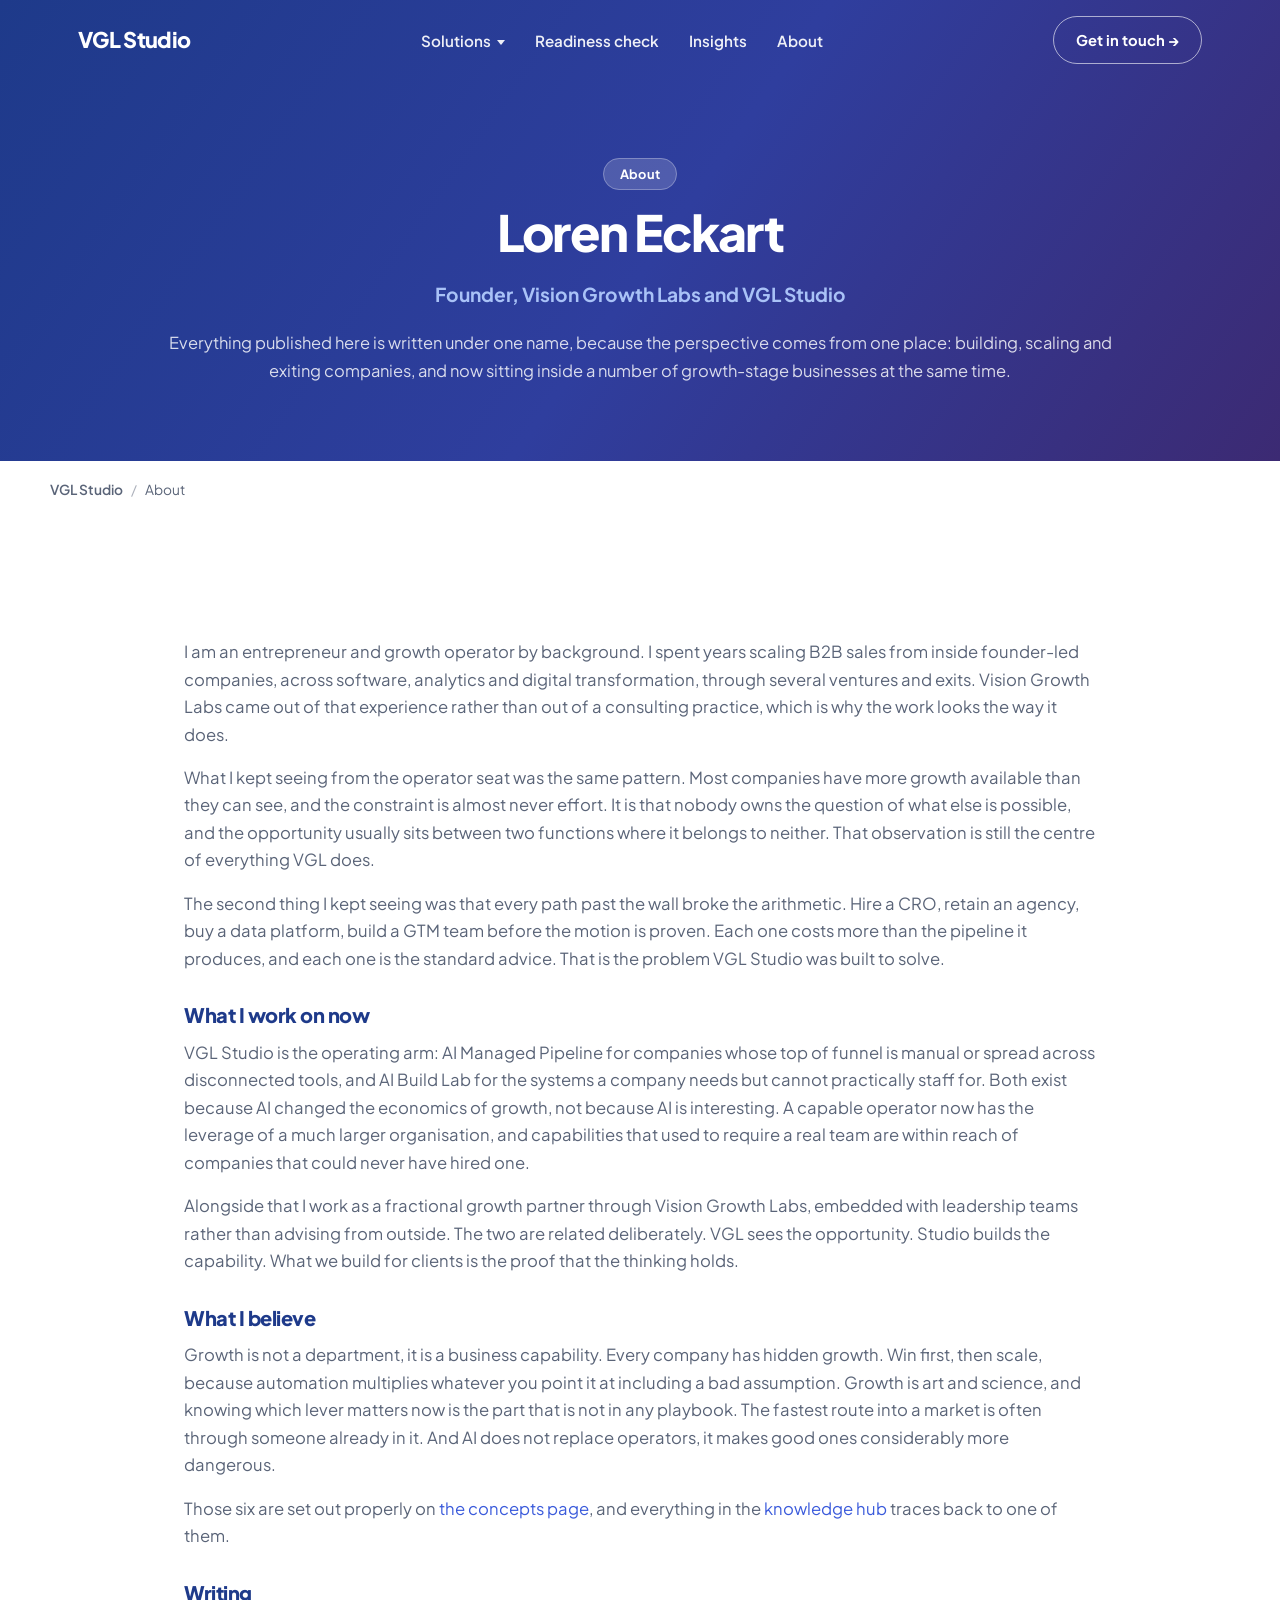
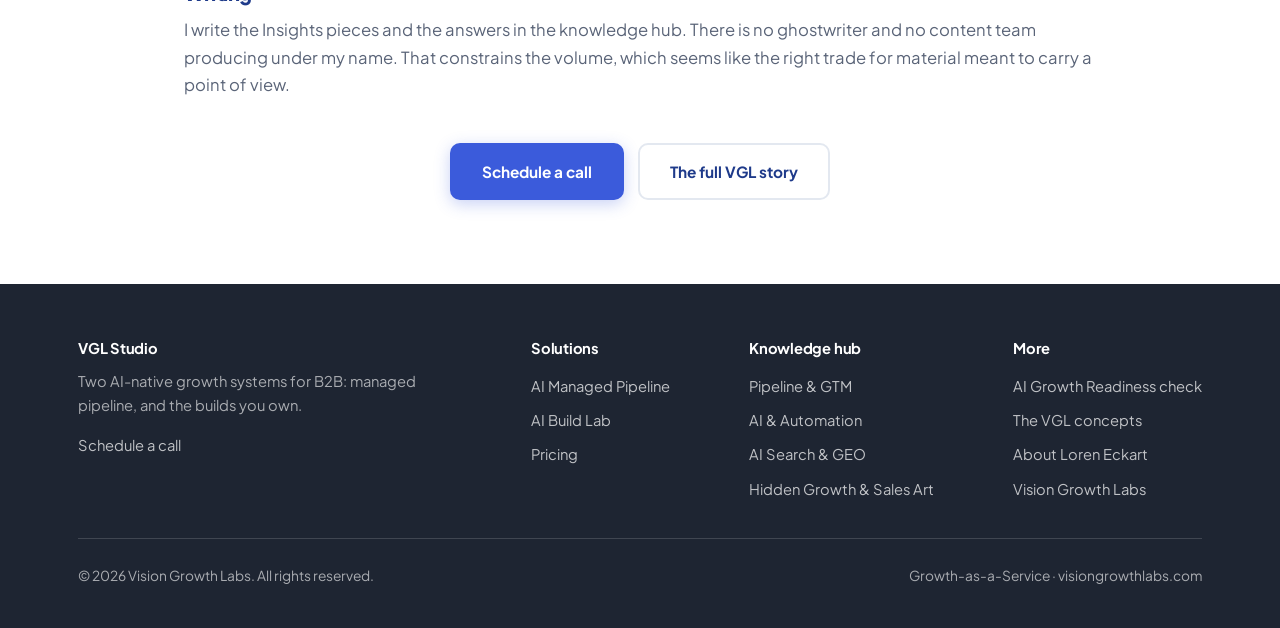
==== about.html @ e2ba4012 "Add files via upload" ====
<!DOCTYPE html>
<html lang="en">
<head>
<meta charset="UTF-8">
<meta name="viewport" content="width=device-width, initial-scale=1.0">
<title>About Loren Eckart | Founder, Vision Growth Labs and VGL Studio</title>
<meta name="description" content="Loren Eckart is a serial entrepreneur and growth operator who has built, scaled and exited companies. He founded Vision Growth Labs and VGL Studio to apply AI directly to growth and innovation problems.">
<link rel="canonical" href="https://vglstudio.ai/about">
<meta name="robots" content="index, follow">
<meta property="og:type" content="profile">
<meta property="og:url" content="https://vglstudio.ai/about">
<meta property="og:title" content="About Loren Eckart | Founder, Vision Growth Labs and VGL Studio">
<meta property="og:description" content="Loren Eckart is a serial entrepreneur and growth operator who has built, scaled and exited companies. He founded Vision Growth Labs and VGL Studio to apply AI directly to growth and innovation problems.">
<meta property="og:site_name" content="VGL Studio">
<meta name="twitter:card" content="summary_large_image">
<meta name="twitter:title" content="About Loren Eckart | Founder, Vision Growth Labs and VGL Studio">
<meta name="twitter:description" content="Loren Eckart is a serial entrepreneur and growth operator who has built, scaled and exited companies. He founded Vision Growth Labs and VGL Studio to apply AI directly to growth and innovation problems.">
<link rel="preconnect" href="https://fonts.googleapis.com">
<link rel="preconnect" href="https://fonts.gstatic.com" crossorigin>
<link href="https://fonts.googleapis.com/css2?family=Plus+Jakarta+Sans:wght@400;500;600;700;800&display=swap" rel="stylesheet">
<link rel="stylesheet" href="/styles.css">
<script type="application/ld+json">
{
  "@context": "https://schema.org",
  "@graph": [
    {
      "@type": "ProfilePage",
      "mainEntity": {
        "@id": "https://vglstudio.ai/about#loren"
      }
    },
    {
      "@type": "Person",
      "@id": "https://vglstudio.ai/about#loren",
      "name": "Loren Eckart",
      "jobTitle": "Founder and Growth Operator",
      "url": "https://vglstudio.ai/about",
      "worksFor": [
        {
          "@type": "Organization",
          "name": "Vision Growth Labs",
          "url": "https://visiongrowthlabs.com"
        },
        {
          "@type": "Organization",
          "name": "VGL Studio",
          "url": "https://vglstudio.ai/"
        }
      ],
      "description": "Serial entrepreneur, growth strategist and innovation executive. Founder of Vision Growth Labs and VGL Studio, applying AI to growth and innovation problems for founder-led B2B companies.",
      "knowsAbout": [
        "Go-to-market strategy",
        "AI-native growth",
        "Pipeline generation",
        "Fractional CRO",
        "Enterprise value",
        "Distribution and partnerships"
      ],
      "sameAs": [
        "https://www.linkedin.com/in/loren-eckart-031571/"
      ]
    },
    {
      "@type": "BreadcrumbList",
      "itemListElement": [
        {
          "@type": "ListItem",
          "position": 1,
          "name": "VGL Studio",
          "item": "https://vglstudio.ai/"
        },
        {
          "@type": "ListItem",
          "position": 2,
          "name": "About",
          "item": "https://vglstudio.ai/about"
        }
      ]
    }
  ]
}
</script>
</head>
<body>
<a class="skip" href="#main">Skip to content</a>
<header id="siteheader">
  <div class="wrap nav">
    <a class="brand" href="/">VGL Studio</a>
    <button class="navtoggle" id="navtoggle" aria-label="Open menu" aria-expanded="false"><span></span><span></span><span></span></button>
    <nav aria-label="Primary" id="primarynav">
      <ul>
        <li class="hasmenu">
          <a href="/ai-managed-pipeline">Solutions</a>
          <div class="menu">
            <a href="/ai-managed-pipeline">AI Managed Pipeline<span class="ms">Qualified conversations, managed end to end</span></a>
            <a href="/ai-build-lab">AI Build Lab<span class="ms">The systems you can't practically staff for</span></a>
            <a href="/pricing">Pricing &amp; terms<span class="ms">What each engagement costs</span></a>
          </div>
        </li>
        <li><a href="/readiness">Readiness check</a></li>
        <li><a href="/insights">Insights</a></li>
        <li><a href="/about">About</a></li>
      </ul>
    </nav>
    <a class="nav-cta" href="https://meetings.hubspot.com/leckart2">Get in touch &rarr;</a>
  </div>
</header>
<main id="main">
<section class="phero">
  <div class="wrap">
    <span class="pill">About</span>
    <h1>Loren Eckart</h1>
    <p class="sub">Founder, Vision Growth Labs and VGL Studio</p>
    <p class="deck">Everything published here is written under one name, because the perspective comes from one place: building, scaling and exiting companies, and now sitting inside a number of growth-stage businesses at the same time.</p>
  </div>
</section>

<div class="wrap crumbs">
  <a href="/">VGL Studio</a><span>/</span>About
</div>

<section class="band">
  <div class="wrap">
    <div class="hubintro">
      <p>I am an entrepreneur and growth operator by background. I spent years scaling B2B sales from inside founder-led companies, across software, analytics and digital transformation, through several ventures and exits. Vision Growth Labs came out of that experience rather than out of a consulting practice, which is why the work looks the way it does.</p>
      <p>What I kept seeing from the operator seat was the same pattern. Most companies have more growth available than they can see, and the constraint is almost never effort. It is that nobody owns the question of what else is possible, and the opportunity usually sits between two functions where it belongs to neither. That observation is still the centre of everything VGL does.</p>
      <p>The second thing I kept seeing was that every path past the wall broke the arithmetic. Hire a CRO, retain an agency, buy a data platform, build a GTM team before the motion is proven. Each one costs more than the pipeline it produces, and each one is the standard advice. That is the problem VGL Studio was built to solve.</p>

      <h3 style="color:var(--navy);margin:32px 0 12px;font-size:1.25rem">What I work on now</h3>
      <p>VGL Studio is the operating arm: AI Managed Pipeline for companies whose top of funnel is manual or spread across disconnected tools, and AI Build Lab for the systems a company needs but cannot practically staff for. Both exist because AI changed the economics of growth, not because AI is interesting. A capable operator now has the leverage of a much larger organisation, and capabilities that used to require a real team are within reach of companies that could never have hired one.</p>
      <p>Alongside that I work as a fractional growth partner through Vision Growth Labs, embedded with leadership teams rather than advising from outside. The two are related deliberately. VGL sees the opportunity. Studio builds the capability. What we build for clients is the proof that the thinking holds.</p>

      <h3 style="color:var(--navy);margin:32px 0 12px;font-size:1.25rem">What I believe</h3>
      <p>Growth is not a department, it is a business capability. Every company has hidden growth. Win first, then scale, because automation multiplies whatever you point it at including a bad assumption. Growth is art and science, and knowing which lever matters now is the part that is not in any playbook. The fastest route into a market is often through someone already in it. And AI does not replace operators, it makes good ones considerably more dangerous.</p>
      <p>Those six are set out properly on <a href="/insights/vgl-concepts">the concepts page</a>, and everything in the <a href="/insights">knowledge hub</a> traces back to one of them.</p>

      <h3 style="color:var(--navy);margin:32px 0 12px;font-size:1.25rem">Writing</h3>
      <p>I write the Insights pieces and the answers in the knowledge hub. There is no ghostwriter and no content team producing under my name. That constrains the volume, which seems like the right trade for material meant to carry a point of view.</p>
    </div>

    <div class="btns" style="justify-content:center;margin-top:44px">
      <a class="btn btn-primary" href="https://meetings.hubspot.com/leckart2">Schedule a call</a>
      <a class="btn btn-ghost" href="https://visiongrowthlabs.com/why-vgl">The full VGL story</a>
    </div>
  </div>
</section>

</main>
<footer>
  <div class="wrap">
    <div class="fgrid">
      <div>
        <h4>VGL Studio</h4>
        <p style="max-width:34ch">Two AI-native growth systems for B2B: managed pipeline, and the builds you own.</p>
        <p style="margin-top:16px"><a href="https://meetings.hubspot.com/leckart2">Schedule a call</a></p>
      </div>
      <div>
        <h4>Solutions</h4>
        <ul>
          <li><a href="/ai-managed-pipeline">AI Managed Pipeline</a></li>
          <li><a href="/ai-build-lab">AI Build Lab</a></li>
          <li><a href="/pricing">Pricing</a></li>
        </ul>
      </div>
      <div>
        <h4>Knowledge hub</h4>
        <ul>
          <li><a href="/insights/pipeline-gtm">Pipeline &amp; GTM</a></li>
          <li><a href="/insights/ai-automation">AI &amp; Automation</a></li>
          <li><a href="/insights/ai-search-geo">AI Search &amp; GEO</a></li>
          <li><a href="/insights/hidden-growth">Hidden Growth &amp; Sales Art</a></li>
        </ul>
      </div>
      <div>
        <h4>More</h4>
        <ul>
          <li><a href="/readiness">AI Growth Readiness check</a></li>
          <li><a href="/insights/vgl-concepts">The VGL concepts</a></li>
          <li><a href="/about">About Loren Eckart</a></li>
          <li><a href="https://visiongrowthlabs.com">Vision Growth Labs</a></li>
        </ul>
      </div>
    </div>
    <div class="fbot">
      <span>&copy; 2026 Vision Growth Labs. All rights reserved.</span>
      <span>Growth-as-a-Service &middot; visiongrowthlabs.com</span>
    </div>
  </div>
</footer>
<script>
(function(){
  var hdr=document.getElementById('siteheader');
  function onScroll(){ hdr.classList.toggle('scrolled', window.scrollY>60); }
  window.addEventListener('scroll',onScroll,{passive:true}); onScroll();

  var tg=document.getElementById('navtoggle'), nv=document.getElementById('primarynav');
  if(tg&&nv){ tg.addEventListener('click',function(){
    var open=nv.classList.toggle('open');
    tg.setAttribute('aria-expanded',open?'true':'false');
    tg.classList.toggle('on',open);
    hdr.classList.toggle('navopen',open);
  }); }

  document.querySelectorAll('.faq-more').forEach(function(btn){
    btn.addEventListener('click',function(){
      var p=document.getElementById(btn.getAttribute('aria-controls'));
      var open=p.classList.toggle('open');
      btn.setAttribute('aria-expanded',open?'true':'false');
      btn.innerHTML = open ? 'Show less &uarr;' : 'Read the detail &darr;';
    });
  });
})();
</script>
</body>
</html>
---- styles.css ----
:root{
  --ink:#1E2532;
  --navy:#1E3A8A;
  --navy-deep:#17306F;
  --blue:#3B5BDB;
  --blue-bright:#4A6CE8;
  --tint:#DBE7FA;
  --tint-soft:#EEF3FC;
  --teal:#0D9488;
  --plum:#3C2A73;
  --slate:#5A6478;
  --rule:#E3E8F0;
  --mist:#F5F7FB;
  --paper:#FFFFFF;
  --wrap:1180px;
  --shadow:0 4px 22px rgba(30,58,138,0.08);
  --shadow-lg:0 10px 40px rgba(30,58,138,0.12);
}

*{margin:0;padding:0;box-sizing:border-box}
html{scroll-behavior:smooth}
@media (prefers-reduced-motion: reduce){
  html{scroll-behavior:auto}
  *{animation:none !important;transition:none !important}
}

body{
  font-family:'Plus Jakarta Sans',-apple-system,BlinkMacSystemFont,'Segoe UI',sans-serif;
  font-size:17px;
  line-height:1.65;
  color:var(--ink);
  background:var(--paper);
  -webkit-font-smoothing:antialiased;
}

h1,h2,h3,h4,.num{font-family:'Plus Jakarta Sans',sans-serif;font-weight:800;line-height:1.14;letter-spacing:-0.035em}
h1{font-size:clamp(2.2rem,4.6vw,3.6rem);color:var(--navy)}
h2{font-size:clamp(1.85rem,3.1vw,2.7rem);color:var(--navy)}
h3{font-size:1.28rem;letter-spacing:-0.025em}
h4{font-size:1.04rem;font-weight:700;letter-spacing:-0.015em}

/* centered section openers, VGL pattern */
.center{text-align:center}
.center h2{margin:0 auto}
.center .lead{margin-left:auto;margin-right:auto;text-align:center}
.center .eyebrow{text-align:center}
.center .btns{justify-content:center}
p{max-width:68ch}
a{color:var(--blue);text-decoration:none}
a:hover{text-decoration:underline}
:focus-visible{outline:3px solid var(--blue);outline-offset:3px;border-radius:2px}

.wrap{max-width:var(--wrap);margin:0 auto;padding:0 28px}
.band{padding:84px 0}
.band-tight{padding:56px 0}
.lead{font-size:1.14rem;color:var(--slate);margin-top:20px;max-width:72ch}
.eyebrow{font-family:'Plus Jakarta Sans',sans-serif;font-size:0.84rem;font-weight:700;color:var(--blue);letter-spacing:0.02em;margin-bottom:12px}

.skip{position:absolute;left:-9999px;top:0;background:var(--ink);color:#fff;padding:12px 18px;z-index:200}
.skip:focus{left:12px;top:12px}

/* ---------- nav ---------- */
header{position:fixed;top:0;width:100%;z-index:100;background:transparent;border-bottom:1px solid transparent;transition:background .3s,border-color .3s,box-shadow .3s}
header.scrolled{background:rgba(255,255,255,0.97);backdrop-filter:blur(12px);border-bottom-color:var(--rule);box-shadow:0 2px 14px rgba(30,58,138,0.06)}
.nav{display:flex;align-items:center;justify-content:space-between;gap:24px;height:80px}
.brand{font-family:'Plus Jakarta Sans',sans-serif;font-weight:800;font-size:1.35rem;color:#fff;letter-spacing:-0.03em;transition:color .3s}
header.scrolled .brand{color:var(--ink)}
.nav ul{display:flex;gap:30px;list-style:none;align-items:center}
.nav ul a{color:rgba(255,255,255,0.92);font-size:0.95rem;font-weight:600;transition:color .3s}
.nav ul a:hover{color:#fff;text-decoration:none}
header.scrolled .nav ul a{color:var(--ink)}
header.scrolled .nav ul a:hover{color:var(--blue)}

/* dropdown */
.hasmenu{position:relative}
.hasmenu > a::after{content:"";display:inline-block;margin-left:6px;border-left:4px solid transparent;border-right:4px solid transparent;border-top:5px solid currentColor;vertical-align:middle}
.menu{position:absolute;top:calc(100% + 14px);left:-18px;min-width:238px;background:var(--paper);border:1px solid var(--rule);border-radius:14px;box-shadow:var(--shadow-lg);padding:8px;opacity:0;visibility:hidden;transform:translateY(-6px);transition:opacity .2s,transform .2s,visibility .2s}
.hasmenu:hover .menu,.hasmenu:focus-within .menu{opacity:1;visibility:visible;transform:translateY(0)}
.menu a{display:block;padding:11px 14px;border-radius:9px;color:var(--ink) !important;font-size:0.93rem;font-weight:600}
.menu a:hover{background:var(--tint-soft);color:var(--blue) !important;text-decoration:none}
.menu .ms{display:block;font-weight:400;font-size:0.82rem;color:var(--slate);margin-top:2px}

/* nav cta adapts to band */
.nav-cta{border:1.5px solid rgba(255,255,255,0.6);color:#fff;background:transparent;border-radius:50px;padding:11px 22px;font-weight:700;font-size:0.92rem;transition:all .3s}
.nav-cta:hover{background:#fff;color:var(--navy);text-decoration:none}
header.scrolled .nav-cta{background:var(--blue);border-color:var(--blue);color:#fff}
header.scrolled .nav-cta:hover{background:var(--navy);border-color:var(--navy)}

.btn{display:inline-block;font-family:'Plus Jakarta Sans',sans-serif;font-weight:700;font-size:0.96rem;padding:14px 30px;border-radius:10px;border:2px solid transparent;transition:transform .18s,box-shadow .18s,background .18s}
.btn:hover{text-decoration:none}
.btn-primary{background:var(--blue);color:#fff;box-shadow:0 4px 16px rgba(59,91,219,0.28)}
.btn-primary:hover{background:var(--navy);transform:translateY(-2px);box-shadow:0 8px 24px rgba(59,91,219,0.34)}
.btn-ghost{border-color:var(--rule);color:var(--navy);background:var(--paper)}
.btn-ghost:hover{border-color:var(--blue);color:var(--blue)}
.btn-light{background:#fff;color:var(--navy);box-shadow:0 4px 16px rgba(0,0,0,0.12)}
.btn-light:hover{transform:translateY(-2px)}
.btn-outline-light{border-color:rgba(255,255,255,0.5);color:#fff}
.btn-outline-light:hover{border-color:#fff}
.btn-sm{padding:10px 20px;font-size:0.9rem}
.btns{display:flex;gap:14px;flex-wrap:wrap;margin-top:34px}

/* ---------- hero ---------- */
.hero{position:relative;padding:172px 0 104px;text-align:center;color:#fff;overflow:hidden;
  background:#16214F url('/images/hero.jpg') center center/cover no-repeat}
.hero::before{content:"";position:absolute;inset:0;
  background:linear-gradient(180deg,rgba(14,22,62,0.80) 0%,rgba(18,26,72,0.72) 45%,rgba(30,26,78,0.86) 100%)}
.hero .wrap{position:relative;z-index:2;max-width:1340px}

.hero-eyebrow{display:flex;align-items:center;justify-content:center;gap:18px;margin-bottom:26px}
.hero-eyebrow span{font-size:0.8rem;font-weight:700;letter-spacing:0.34em;color:rgba(255,255,255,0.72);text-transform:uppercase}
.hero-eyebrow::before,.hero-eyebrow::after{content:"";width:64px;height:1px;background:rgba(255,255,255,0.34)}

.hero h1{max-width:1180px;margin:0 auto;color:#fff;font-size:clamp(2rem,4.1vw,3.5rem);line-height:1.12;text-shadow:0 2px 28px rgba(8,14,42,0.45)}
.hero h1 br{display:inline}
.hero .sub{font-size:clamp(1.05rem,1.55vw,1.35rem);font-weight:700;color:#A9C2F7;margin:22px auto 0;max-width:none;line-height:1.45;letter-spacing:-0.015em;text-shadow:0 1px 16px rgba(8,14,42,0.4)}
.hero p{margin:22px auto 0;font-size:1.02rem;line-height:1.75;color:rgba(255,255,255,0.84);max-width:90ch;text-shadow:0 1px 14px rgba(8,14,42,0.45)}

.chips{display:flex;gap:14px;justify-content:center;flex-wrap:wrap;margin-top:32px}
.chip{display:inline-flex;align-items:center;gap:9px;background:rgba(255,255,255,0.13);border:1px solid rgba(255,255,255,0.28);border-radius:50px;padding:10px 20px;color:#fff;font-size:0.93rem;font-weight:700;transition:background .2s,transform .2s}
.chip:hover{background:rgba(255,255,255,0.22);text-decoration:none;transform:translateY(-2px)}
.chip svg{width:16px;height:16px;flex:none}

.hero .btns{justify-content:center;margin-top:34px}
.hero .btn{border-radius:50px;padding:16px 34px}
.hero-foot{margin-top:56px;font-size:0.74rem;font-weight:700;letter-spacing:0.3em;color:rgba(255,255,255,0.5);text-transform:uppercase}

/* ---------- the two-solution split ---------- */
.splitwrap{padding:78px 0 0}
.split{display:grid;grid-template-columns:1fr 1fr;gap:26px;max-width:var(--wrap);margin:0 auto;padding:0 28px}
.panel{padding:44px 38px;color:#fff;border-radius:20px;box-shadow:var(--shadow-lg)}
.panel-pipeline{background:linear-gradient(145deg,#2B4BB5 0%,#1E3A8A 100%)}
.panel-build{background:linear-gradient(145deg,#4B3690 0%,#3C2A73 100%)}
.panel .tag{display:inline-block;font-family:'Plus Jakarta Sans',sans-serif;font-size:0.78rem;font-weight:700;letter-spacing:0.03em;padding:6px 14px;border-radius:20px;margin-bottom:20px}
.panel-pipeline .tag{background:var(--teal);color:#fff}
.panel-build .tag{background:rgba(255,255,255,0.18);color:#fff}
.panel h2{font-size:2.05rem;color:#fff}
.panel .line{font-family:'Plus Jakarta Sans',sans-serif;font-size:1.05rem;font-weight:500;margin-top:12px;color:rgba(255,255,255,0.85)}
.panel p{margin-top:18px;color:rgba(255,255,255,0.82);font-size:1rem}
.metrics{display:grid;grid-template-columns:1fr 1fr;gap:12px;margin-top:32px}
.metric{background:rgba(255,255,255,0.12);border:1px solid rgba(255,255,255,0.18);border-radius:12px;padding:16px 16px}
.metric .num{display:block;font-size:1.5rem;color:#fff}
.metric .cap{display:block;font-size:0.82rem;color:rgba(255,255,255,0.72);margin-top:4px;line-height:1.4}
.panel .go{display:inline-block;margin-top:30px;color:#fff;font-family:'Plus Jakarta Sans',sans-serif;font-weight:600;border-bottom:2px solid rgba(255,255,255,0.45);padding-bottom:3px}
.panel .go:hover{border-color:#fff;text-decoration:none}

/* ---------- grids ---------- */
.grid-2{display:grid;grid-template-columns:1fr 1fr;gap:34px;margin-top:44px}
.grid-3{display:grid;grid-template-columns:repeat(3,1fr);gap:34px;margin-top:44px}
.grid-4{display:grid;grid-template-columns:repeat(4,1fr);gap:28px;margin-top:44px}
.grid-auto{display:grid;grid-template-columns:repeat(auto-fit,minmax(195px,1fr));gap:26px;margin-top:36px}

.item{background:var(--paper);border:1px solid var(--rule);border-radius:16px;padding:28px 26px;box-shadow:var(--shadow);text-align:center;transition:transform .2s,box-shadow .2s}
.item:hover{transform:translateY(-3px);box-shadow:var(--shadow-lg)}
.item h3{margin-bottom:10px;color:var(--navy)}
.item h4{margin-bottom:10px;color:var(--navy)}
.item p{color:var(--slate);font-size:0.96rem;max-width:none}
.item-teal h3,.item-teal h4{color:var(--teal)}
.item-plum h3,.item-plum h4{color:var(--plum)}

/* pale wash band for card grids */
.wash{background:linear-gradient(180deg,#FAFBFE 0%,#F0F4FB 100%)}

/* VGL blue gradient callout */
.callout{max-width:920px;margin:0 auto;background:linear-gradient(135deg,var(--blue-bright) 0%,var(--blue) 100%);color:#fff;border-radius:18px;padding:38px 44px;text-align:center;box-shadow:0 12px 36px rgba(59,91,219,0.26)}
.callout h3{color:#fff;font-size:1.55rem;margin-bottom:12px}
.callout p{color:rgba(255,255,255,0.94);max-width:68ch;margin:0 auto;font-size:1.04rem}

/* VGL bordered two-column definition grid */
.defgrid{border:1px solid var(--rule);border-radius:14px;overflow:hidden;background:var(--paper);margin-top:26px;box-shadow:var(--shadow)}
.defrow{display:grid;grid-template-columns:38% 62%;border-bottom:1px solid var(--rule)}
.defrow:last-child{border-bottom:none}
.defrow > div{padding:24px 26px}
.defrow .dl{border-right:1px solid var(--rule)}
.defrow .dl h4{color:var(--blue);font-size:1.12rem;font-weight:800;letter-spacing:-0.02em;margin-bottom:5px}
.defrow .dl .dsub{font-weight:700;color:var(--ink);font-size:0.95rem}
.defrow .dr p{color:var(--slate);font-size:0.98rem;max-width:none}
.defgrid-plum .defrow .dl h4{color:var(--plum)}

/* ---------- problem ---------- */
.problem{background:linear-gradient(180deg,#FAFBFE 0%,#F0F4FB 100%);border-bottom:1px solid var(--rule)}
.probhead{margin-top:52px;color:var(--navy);font-size:1.34rem;display:flex;align-items:center;gap:12px}
.probhead::before{content:"";width:34px;height:4px;border-radius:2px;background:var(--blue)}
.probhead-plum::before{background:var(--plum)}
.result{margin-top:48px;padding:32px 36px;background:var(--ink);color:#fff;border-radius:16px;text-align:center;box-shadow:0 12px 36px rgba(30,37,50,0.25)}
.result strong{font-family:'Plus Jakarta Sans',sans-serif;font-size:1.45rem;font-weight:800;display:block;letter-spacing:-0.03em}
.result span{color:rgba(255,255,255,0.76);font-size:1rem;display:block;margin-top:10px;max-width:66ch;margin-left:auto;margin-right:auto}

/* ---------- solution detail ---------- */
.detail{border-top:1px solid var(--rule)}
.detail .head{display:flex;align-items:center;justify-content:center;gap:16px;flex-wrap:wrap}
.pill{font-family:'Plus Jakarta Sans',sans-serif;font-size:0.8rem;font-weight:700;letter-spacing:0.02em;padding:7px 16px;border-radius:20px;color:#fff}
.pill-teal{background:var(--teal)}
.pill-plum{background:var(--plum)}
.subhead{font-weight:800;font-size:1.3rem;color:var(--navy);margin-top:56px;text-align:center;letter-spacing:-0.025em}

.pillar{background:var(--tint-soft);border:1px solid var(--rule);border-radius:14px;padding:20px 20px;text-align:center}
.pillar h4{margin-bottom:7px;color:var(--navy)}
.pillar p{color:var(--slate);font-size:0.92rem;max-width:none}

.steps{list-style:none;counter-reset:s;margin-top:32px;background:var(--paper);border:1px solid var(--rule);border-radius:16px;box-shadow:var(--shadow);overflow:hidden}
.steps li{counter-increment:s;display:grid;grid-template-columns:64px 1fr;gap:20px;padding:24px 28px;border-bottom:1px solid var(--rule)}
.steps li:last-child{border-bottom:none}
.steps li::before{content:counter(s);display:flex;align-items:center;justify-content:center;width:38px;height:38px;border-radius:50%;background:var(--tint);color:var(--navy);font-weight:800;font-size:1rem}
.steps-plum li::before{background:#EBE5F7;color:var(--plum)}
.steps h4{margin-bottom:5px;color:var(--navy)}
.steps p{color:var(--slate);font-size:0.97rem;max-width:none}

/* ---------- engine diagram ---------- */
.engine{margin-top:32px;background:var(--tint-soft);border:1px solid var(--rule);border-radius:20px;padding:36px 32px;box-shadow:var(--shadow)}
.enode{max-width:460px;margin:0 auto;background:linear-gradient(135deg,var(--blue-bright) 0%,var(--navy) 100%);color:#fff;border-radius:60px;padding:18px 30px;text-align:center;box-shadow:0 8px 24px rgba(30,58,138,0.28)}
.enode .t{font-family:'Plus Jakarta Sans',sans-serif;font-weight:700;font-size:1.12rem;letter-spacing:0.02em}
.enode .s{font-size:0.88rem;color:rgba(255,255,255,0.78);margin-top:3px}
.enode-out{background:linear-gradient(135deg,#14B8A6 0%,#0D9488 100%);box-shadow:0 8px 24px rgba(13,148,136,0.3)}
.eflow{width:1px;height:26px;background:var(--slate);margin:0 auto;position:relative}
.eflow::after{content:"";position:absolute;bottom:0;left:-4px;border-left:4.5px solid transparent;border-right:4.5px solid transparent;border-top:7px solid var(--slate)}
.eintel{border:1px solid var(--rule);background:var(--paper);border-radius:14px;padding:22px 24px;text-align:center;box-shadow:var(--shadow)}
.eintel h4{color:var(--navy);margin-bottom:6px}
.eintel p{max-width:none;color:var(--slate);font-size:0.93rem}
.elanes{display:grid;grid-template-columns:repeat(3,1fr);gap:16px}
.elane{background:var(--paper);border:1px solid var(--rule);border-radius:14px;overflow:hidden;box-shadow:var(--shadow)}
.elane .lh{background:var(--navy);color:#fff;font-weight:700;font-size:0.9rem;padding:12px 14px;text-align:center}
.elane .lb{padding:18px 16px;text-align:center}
.elane .lb h4{color:var(--blue);margin-bottom:10px;font-size:1rem}
.elane ul{list-style:none;color:var(--slate);font-size:0.9rem;line-height:1.85}
.efoot{background:var(--ink);color:#fff;padding:20px 24px;text-align:center;border-radius:14px}
.efoot strong{font-family:'Plus Jakarta Sans',sans-serif;font-weight:600;font-size:0.98rem;display:block}
.efoot span{display:block;color:rgba(255,255,255,0.72);font-size:0.88rem;margin-top:5px}

/* ---------- tables (VGL treatment) ---------- */
.tablecard{margin-top:30px;border-radius:18px;overflow:hidden;background:var(--paper);
  box-shadow:0 18px 50px rgba(0,0,0,0.30)}
table{width:100%;border-collapse:collapse;font-size:0.96rem}
caption{text-align:center;font-weight:700;color:#fff;padding:0 0 16px;font-size:1.12rem;letter-spacing:-0.02em}
th,td{text-align:left;padding:20px 24px;border-bottom:1px solid var(--rule);vertical-align:top}
thead th{background:linear-gradient(135deg,var(--blue-bright) 0%,var(--blue) 100%);color:#fff;
  font-weight:700;font-size:0.98rem;border-bottom:none;padding:20px 24px;letter-spacing:-0.01em}
tbody th{font-weight:700;width:23%;color:var(--ink)}
tbody td{color:var(--slate)}
tbody td:last-child{background:var(--tint);color:var(--navy);font-weight:600}
tbody tr:last-child th,tbody tr:last-child td{border-bottom:none}
tbody tr:hover th{background:var(--mist)}
tbody tr:hover td{background:#F7F9FD}
tbody tr:hover td:last-child{background:#CBDDF8}
tr.us th{color:var(--navy);background:var(--tint-soft)}
tr.us td:first-of-type{background:var(--tint-soft)}

/* ---------- where-we-fit dark band ---------- */
.fitband{background:var(--ink);color:#fff;border-top:none}
.fitband h2{color:#fff}
.fitband .lead{color:rgba(255,255,255,0.72)}
.fitband .eyebrow{color:#8FAEF5}
.tcap{font-weight:700;color:#fff;font-size:1.12rem;letter-spacing:-0.02em;margin-top:48px;text-align:center;max-width:none}

/* ---------- differentiators back to light wash cards ---------- */
.diff{background:linear-gradient(180deg,#FAFBFE 0%,#F0F4FB 100%)}

/* ---------- proof ---------- */
.proof{background:var(--paper);border-top:1px solid var(--rule);border-bottom:1px solid var(--rule)}
.proof .client{font-weight:800;color:var(--ink);font-size:1.08rem;margin-bottom:10px;letter-spacing:-0.02em}
.proof h4{color:var(--blue);margin-bottom:4px;font-size:0.94rem}

/* ---------- readiness ---------- */
.readiness{background:linear-gradient(135deg,var(--blue-bright) 0%,var(--navy) 100%);color:#fff}
.readiness h2{color:#fff;max-width:20ch}
.readiness p{color:rgba(255,255,255,0.8);margin-top:18px}
.readiness .inner{display:grid;grid-template-columns:1.3fr 1fr;gap:56px;align-items:center}
.rcard{background:rgba(255,255,255,0.12);border:1px solid rgba(255,255,255,0.24);border-radius:16px;padding:30px}
.rcard h4{color:#fff;margin-bottom:14px}
.rcard ul{list-style:none;color:rgba(255,255,255,0.8);font-size:0.96rem}
.rcard li{padding:7px 0 7px 20px;position:relative}
.rcard li::before{content:"";position:absolute;left:0;top:15px;width:7px;height:7px;border-radius:50%;background:#9FE1CB}

/* ---------- umbrella ---------- */
.umbrella{border-top:1px solid var(--rule)}
.layers{display:grid;grid-template-columns:repeat(3,1fr);margin-top:36px;border:1px solid var(--rule);border-radius:16px;overflow:hidden;background:var(--paper);box-shadow:var(--shadow)}
.layer{padding:28px 26px;border-right:1px solid var(--rule)}
.layer:last-child{border-right:none}
.layer.here{background:var(--tint-soft)}
.layer h4{margin-bottom:6px;color:var(--navy)}
.layer p{font-size:0.94rem;color:var(--slate)}
.layer .mark{font-size:0.78rem;font-weight:800;color:var(--blue);letter-spacing:0.02em;margin-top:12px;display:block}

/* ---------- footer ---------- */
footer{background:var(--ink);color:rgba(255,255,255,0.62);padding:56px 0 40px;font-size:0.92rem}
.fgrid{display:flex;justify-content:space-between;gap:40px;flex-wrap:wrap;padding-bottom:32px;border-bottom:1px solid rgba(255,255,255,0.15)}
footer h4{color:#fff;margin-bottom:12px;font-size:0.92rem}
footer ul{list-style:none}
footer li{padding:5px 0}
footer a{color:rgba(255,255,255,0.72)}
footer a:hover{color:#fff}
.fbot{padding-top:26px;display:flex;justify-content:space-between;gap:20px;flex-wrap:wrap;font-size:0.86rem}

/* ---------- responsive ---------- */
@media (max-width:1000px){
  .split{grid-template-columns:1fr}
  .grid-3,.grid-4{grid-template-columns:1fr 1fr}
  .elanes{grid-template-columns:1fr}
  .split{grid-template-columns:1fr}
  .readiness .inner{grid-template-columns:1fr;gap:36px}
  .layers{grid-template-columns:1fr}
  .layer{border-right:none;border-bottom:1px solid var(--rule)}
  .layer:last-child{border-bottom:none}
}
@media (max-width:720px){
  body{font-size:16px}
  .band{padding:60px 0}
  .hero{padding:132px 0 76px;background-image:url('/images/hero-mobile.jpg')}
  .hero h1 br{display:none}
  .hero p{max-width:60ch}
  .hero .btn{padding:14px 24px;width:100%;text-align:center}
  .hero-eyebrow::before,.hero-eyebrow::after{width:28px}
  .hero-foot{margin-top:40px;letter-spacing:0.22em}
  .nav-cta{padding:9px 16px;font-size:0.85rem}
  .nav ul{display:none}
  .panel{padding:40px 28px}
  .grid-2,.grid-3,.grid-4{grid-template-columns:1fr;gap:28px}
  table{font-size:0.9rem}
  th,td{padding:12px 12px}
  tbody th{width:auto}
  .result{padding:24px 20px}
  .engine{padding:22px 16px}
  .defrow{grid-template-columns:1fr}
  .defrow .dl{border-right:none;border-bottom:1px solid var(--rule)}
  .callout{padding:28px 24px}
  .steps li{grid-template-columns:48px 1fr;padding:20px 18px;gap:14px}
}

/* ---------- interior page hero ---------- */
.phero{position:relative;padding:158px 0 76px;text-align:center;color:#fff;
  background:linear-gradient(125deg,#1E3A8A 0%,#2F3E9E 52%,#3C2A73 100%)}
.phero-plum{background:linear-gradient(125deg,#3C2A73 0%,#453099 52%,#1E3A8A 100%)}
.phero h1{color:#fff;max-width:20ch;margin:18px auto 0;font-size:clamp(2rem,3.9vw,3.2rem)}
.phero .sub{font-size:clamp(1.04rem,1.5vw,1.3rem);font-weight:700;color:#A9C2F7;margin:20px auto 0;max-width:56ch;line-height:1.45}
.phero p.deck{margin:20px auto 0;font-size:1.03rem;line-height:1.72;color:rgba(255,255,255,0.82);max-width:82ch}
.phero .btns{justify-content:center;margin-top:34px}
.phero .btn{border-radius:50px;padding:15px 32px}
.phero .pill{background:rgba(255,255,255,0.16);border:1px solid rgba(255,255,255,0.28)}

/* ---------- breadcrumb ---------- */
.crumbs{font-size:0.86rem;color:var(--slate);padding:18px 0}
.crumbs a{color:var(--slate);font-weight:600}
.crumbs a:hover{color:var(--blue)}
.crumbs span{margin:0 8px;opacity:.5}

/* ---------- FAQ (GEO lead+expandable) ---------- */
.faq{border-top:1px solid var(--rule)}
.faqlist{margin-top:34px;border:1px solid var(--rule);border-radius:16px;overflow:hidden;background:var(--paper);box-shadow:var(--shadow);text-align:left}
.faqitem{border-bottom:1px solid var(--rule);padding:26px 30px}
.faqitem:last-child{border-bottom:none}
.faq-q-h{margin:0 0 10px;font-size:1.12rem;font-weight:800;color:var(--navy);letter-spacing:-0.025em}
.faq-a{color:var(--slate);font-size:0.99rem;max-width:82ch}
.faq-more{margin-top:14px;background:none;border:none;padding:0;color:var(--blue);font-family:inherit;font-size:0.92rem;font-weight:700;cursor:pointer}
.faq-more:hover{text-decoration:underline}
.faq-depth{display:none;margin-top:14px;padding-top:16px;border-top:1px dashed var(--rule)}
.faq-depth.open{display:block}
.faq-depth p{color:var(--slate);font-size:0.96rem;max-width:82ch}
.faq-depth p + p{margin-top:10px}

/* ---------- misc interior ---------- */
.detailband{background:linear-gradient(180deg,#FAFBFE 0%,#F0F4FB 100%)}
.notecard{background:var(--tint-soft);border:1px solid var(--rule);border-left:4px solid var(--blue);border-radius:0 14px 14px 0;padding:24px 28px;margin-top:32px;text-align:left}
.notecard h4{color:var(--navy);margin-bottom:8px}
.notecard p{color:var(--slate);font-size:0.97rem;max-width:82ch}
.speclist{list-style:none;margin-top:10px}
.speclist li{padding:8px 0 8px 22px;position:relative;color:var(--slate);font-size:0.97rem}
.speclist li::before{content:"";position:absolute;left:0;top:17px;width:9px;height:2px;background:var(--blue)}

/* ---------- metrics bar on light backgrounds (brochure stat row) ---------- */
.metrics-light{display:grid;grid-template-columns:repeat(4,1fr);gap:18px;margin-top:40px}
.metrics-light .metric{background:var(--tint-soft);border:1px solid var(--rule);border-radius:14px;padding:22px 18px;text-align:center;box-shadow:var(--shadow)}
.metrics-light .num{display:block;font-size:1.75rem;color:var(--navy);letter-spacing:-0.035em}
.metrics-light .cap{display:block;font-size:0.86rem;color:var(--slate);margin-top:6px;line-height:1.45}
.metrics-plum .num{color:var(--plum)}
@media (max-width:900px){.metrics-light{grid-template-columns:1fr 1fr}}

/* ---------- pricing cards ---------- */
.pricegrid{display:grid;grid-template-columns:1fr 1fr;gap:26px;margin-top:44px;text-align:left}
.pcard{background:var(--paper);border:1px solid var(--rule);border-radius:20px;padding:34px 32px;box-shadow:var(--shadow-lg);display:flex;flex-direction:column}
.pcard-top{border-top:5px solid var(--teal);border-radius:20px 20px 0 0;margin:-34px -32px 26px;padding:28px 32px 0}
.pcard-plum .pcard-top{border-top-color:var(--plum)}
.pcard h3{color:var(--navy);font-size:1.45rem;margin-bottom:6px}
.pcard .tagline{color:var(--slate);font-size:0.96rem;margin-bottom:0}
.price{font-size:2.5rem;font-weight:800;color:var(--navy);letter-spacing:-0.04em;line-height:1.1}
.price small{display:block;font-size:0.92rem;font-weight:600;color:var(--slate);letter-spacing:0;margin-top:6px}
.pcard-plum .price{color:var(--plum)}
.inclist{list-style:none;margin:24px 0 0}
.inclist li{padding:10px 0 10px 28px;position:relative;color:var(--slate);font-size:0.96rem;border-bottom:1px solid var(--rule)}
.inclist li:last-child{border-bottom:none}
.inclist li::before{content:"";position:absolute;left:2px;top:18px;width:11px;height:6px;border-left:2px solid var(--teal);border-bottom:2px solid var(--teal);transform:rotate(-45deg)}
.pcard-plum .inclist li::before{border-color:var(--plum)}
.pcard .btns{margin-top:auto;padding-top:26px}

/* cost breakdown tables on light bands */
.costcard{margin-top:28px;border-radius:18px;overflow:hidden;border:1px solid var(--rule);
  box-shadow:var(--shadow-lg);background:var(--paper)}
.costcard table{font-size:0.96rem}
.costcard thead th{background:linear-gradient(135deg,var(--blue-bright) 0%,var(--blue) 100%);font-size:0.95rem}
.costcard thead th:last-child{text-align:right}
.costcard tbody th{width:auto;font-weight:600;color:var(--ink)}
.costcard tbody td{background:transparent;color:var(--slate);font-weight:600;text-align:right;white-space:nowrap;width:30%}
.costcard tbody tr:hover th,.costcard tbody tr:hover td{background:#F7F9FD}
.costcard tbody tr.sub th{padding-left:44px;font-weight:400;position:relative}
.costcard tbody tr.sub th::before{content:"";position:absolute;left:24px;top:29px;width:10px;height:2px;background:var(--rule)}
.costcard tbody tr.sum th,.costcard tbody tr.sum td{background:var(--mist);color:var(--ink);font-weight:800;border-top:2px solid var(--rule)}
.costcard tbody tr.sum:hover th,.costcard tbody tr.sum:hover td{background:var(--mist)}
.costcard tbody tr.ours th,.costcard tbody tr.ours td{background:var(--tint);color:var(--navy);font-weight:800}
.costcard tbody tr.ours:hover th,.costcard tbody tr.ours:hover td{background:var(--tint)}
.costcard tbody tr.delta th,.costcard tbody tr.delta td{background:var(--ink);color:#fff;font-weight:800;border-bottom:none}
.costcard tbody tr.delta:hover th,.costcard tbody tr.delta:hover td{background:var(--ink)}
.costcard tbody tr.grp th{background:var(--navy);color:#fff;font-weight:700;font-size:0.88rem;letter-spacing:0.02em;padding:13px 24px}
.costcard tbody tr.grp td{background:var(--navy)}
.costcard tbody tr.grp:hover th,.costcard tbody tr.grp:hover td{background:var(--navy)}
.pricenote{margin-top:18px;font-size:0.88rem;color:var(--slate);font-style:italic;max-width:80ch}
@media (max-width:900px){.pricegrid{grid-template-columns:1fr}}

/* ---------- readiness diagnostic ---------- */
.diag{max-width:760px;margin:0 auto;text-align:left}
.diagcard{background:var(--paper);border:1px solid var(--rule);border-radius:20px;padding:40px 42px;box-shadow:var(--shadow-lg)}
.progwrap{margin-bottom:30px}
.progbar{height:6px;background:var(--rule);border-radius:3px;overflow:hidden}
.progfill{height:100%;width:0;background:linear-gradient(90deg,var(--blue-bright),var(--blue));border-radius:3px;transition:width .3s}
.progtext{display:flex;justify-content:space-between;font-size:0.84rem;font-weight:700;color:var(--slate);margin-bottom:10px}
.qdim{font-size:0.8rem;font-weight:700;color:var(--blue);letter-spacing:0.02em;margin-bottom:10px}
.qtext{font-size:1.4rem;font-weight:800;color:var(--navy);letter-spacing:-0.03em;line-height:1.25;margin-bottom:26px}
.opts{display:flex;flex-direction:column;gap:12px}
.opt{display:block;width:100%;text-align:left;background:var(--paper);border:2px solid var(--rule);border-radius:12px;padding:16px 20px;font-family:inherit;font-size:1rem;color:var(--ink);cursor:pointer;transition:border-color .15s,background .15s}
.opt:hover{border-color:var(--blue);background:var(--tint-soft)}
.opt.sel{border-color:var(--blue);background:var(--tint)}
.diagnav{display:flex;justify-content:space-between;align-items:center;margin-top:28px;gap:14px}
.linkbtn{background:none;border:none;padding:0;font-family:inherit;font-size:0.94rem;font-weight:700;color:var(--slate);cursor:pointer}
.linkbtn:hover{color:var(--blue)}
.linkbtn[disabled]{opacity:.35;cursor:default}
.field{margin-bottom:16px}
.field label{display:block;font-weight:700;font-size:0.92rem;color:var(--ink);margin-bottom:6px}
.field input{width:100%;padding:14px 16px;border:2px solid var(--rule);border-radius:10px;font-family:inherit;font-size:1rem;color:var(--ink)}
.field input:focus{outline:none;border-color:var(--blue)}
.err{display:none;color:#A32D2D;font-size:0.86rem;font-weight:600;margin-top:6px}
.err.on{display:block}
.gatenote{background:var(--tint-soft);border-radius:12px;padding:18px 20px;margin-bottom:24px;font-size:0.94rem;color:var(--slate)}

/* result */
.scorehead{text-align:center;padding-bottom:28px;border-bottom:1px solid var(--rule);margin-bottom:28px}
.scorenum{font-size:3.6rem;font-weight:800;color:var(--navy);letter-spacing:-0.05em;line-height:1}
.scorenum span{font-size:1.3rem;color:var(--slate)}
.stagename{font-size:1.5rem;font-weight:800;color:var(--blue);margin-top:10px;letter-spacing:-0.03em}
.stagedesc{color:var(--slate);margin:10px auto 0;max-width:56ch}
.ladder{display:grid;grid-template-columns:repeat(5,1fr);gap:6px;margin:24px 0 0}
.rung{text-align:center;padding:10px 4px;border-radius:8px;background:var(--mist);font-size:0.76rem;font-weight:700;color:var(--slate);line-height:1.3}
.rung.on{background:var(--blue);color:#fff}
.dimrow{display:grid;grid-template-columns:1fr 140px 46px;gap:14px;align-items:center;padding:14px 0;border-bottom:1px solid var(--rule)}
.dimrow:last-child{border-bottom:none}
.dimname{font-weight:700;color:var(--ink);font-size:0.96rem}
.dimtrack{height:8px;background:var(--rule);border-radius:4px;overflow:hidden}
.dimfill{height:100%;border-radius:4px;background:var(--blue)}
.dimfill.low{background:#E24B4A}
.dimfill.mid{background:#EF9F27}
.dimval{text-align:right;font-weight:800;color:var(--slate);font-size:0.9rem}
.reccard{border-radius:16px;padding:30px 32px;margin-top:30px;color:#fff}
.rec-pipeline{background:linear-gradient(135deg,#2B4BB5 0%,#1E3A8A 100%)}
.rec-build{background:linear-gradient(135deg,#4B3690 0%,#3C2A73 100%)}
.rec-both{background:linear-gradient(135deg,#2B4BB5 0%,#3C2A73 100%)}
.rec-strategy{background:linear-gradient(135deg,#0F766E 0%,#134E4A 100%)}
.reccard h3{color:#fff;font-size:1.5rem;margin-bottom:12px}
.reccard p{color:rgba(255,255,255,0.9);max-width:none}
.reccard p + p{margin-top:12px}
.reccard .btns{margin-top:24px}
@media (max-width:720px){
  .diagcard{padding:26px 22px}
  .qtext{font-size:1.18rem}
  .dimrow{grid-template-columns:1fr 80px 40px;gap:10px}
  .ladder{grid-template-columns:1fr 1fr;gap:6px}
  .scorenum{font-size:2.8rem}
}


/* ---------- knowledge hub ---------- */
.phero-hub{background:linear-gradient(125deg,#17306F 0%,#26398F 55%,#3C2A73 100%)}
.hubintro{max-width:76ch;margin:34px auto 0}
.hubintro p{color:var(--slate);font-size:1.04rem;max-width:none}
.hubintro p + p{margin-top:16px}

.hubgrid{display:grid;grid-template-columns:repeat(3,1fr);gap:22px;margin-top:40px;text-align:left}
.hubcard{display:flex;flex-direction:column;background:var(--paper);border:1px solid var(--rule);border-radius:16px;padding:28px 26px;box-shadow:var(--shadow);transition:transform .2s,box-shadow .2s,border-color .2s}
.hubcard:hover{transform:translateY(-4px);box-shadow:var(--shadow-lg);border-color:var(--blue);text-decoration:none}
.hubnum{font-size:0.78rem;font-weight:800;color:var(--blue);letter-spacing:0.14em;text-transform:uppercase}
.hubcard h3{color:var(--navy);margin:12px 0 10px;font-size:1.3rem}
.hubq{color:var(--ink);font-weight:600;font-size:1rem;margin-bottom:14px;max-width:none}
.hubteasers{list-style:none;margin-bottom:18px}
.hubteasers li{position:relative;padding:6px 0 6px 20px;color:var(--slate);font-size:0.93rem;line-height:1.5}
.hubteasers li::before{content:"\2192";position:absolute;left:0;color:var(--blue);font-weight:700}
.hubmore{margin-top:auto;color:var(--blue);font-weight:700;font-size:0.94rem}

.hubchips{display:flex;gap:9px;flex-wrap:wrap;padding:8px 0 4px}
.chip2{display:inline-block;background:var(--paper);border:1px solid var(--rule);border-radius:50px;padding:8px 16px;font-size:0.86rem;font-weight:700;color:var(--slate)}
.chip2:hover{border-color:var(--blue);color:var(--blue);text-decoration:none}
.chip2.on{background:var(--tint);border-color:var(--blue);color:var(--navy)}

.faqitem h2.concept-h{margin:0 0 10px;font-size:1.3rem;font-weight:800;color:var(--navy);letter-spacing:-0.028em;scroll-margin-top:96px}
.faqitem h2.faq-q-h{margin:0 0 10px;font-size:1.2rem;font-weight:800;color:var(--navy);letter-spacing:-0.028em;scroll-margin-top:96px}
.faq-depth h3{font-size:0.86rem;font-weight:800;color:var(--blue);letter-spacing:0.06em;text-transform:uppercase;margin:18px 0 8px}
.faq-depth h3:first-child{margin-top:0}
.faq-depth .persp{color:var(--ink);border-left:3px solid var(--teal);padding-left:16px}

/* ---------- mobile nav toggle (900px) ---------- */
.navtoggle{display:none;background:none;border:none;cursor:pointer;padding:8px;flex-direction:column;gap:5px}
.navtoggle span{display:block;width:24px;height:2px;background:#fff;border-radius:2px;transition:transform .2s,opacity .2s}
header.scrolled .navtoggle span{background:var(--ink)}
.navtoggle.on span:nth-child(1){transform:translateY(7px) rotate(45deg)}
.navtoggle.on span:nth-child(2){opacity:0}
.navtoggle.on span:nth-child(3){transform:translateY(-7px) rotate(-45deg)}

@media (max-width:900px){
  .navtoggle{display:flex;order:3}
  .nav{flex-wrap:wrap}
  #primarynav{display:none;order:4;width:100%;padding:8px 0 18px}
  #primarynav.open{display:block}
  header.navopen{background:rgba(255,255,255,0.99);backdrop-filter:blur(12px);border-bottom-color:var(--rule)}
  header.navopen .brand{color:var(--ink)}
  header.navopen .navtoggle span{background:var(--ink)}
  #primarynav ul{flex-direction:column;align-items:stretch;gap:0}
  #primarynav ul li{border-top:1px solid var(--rule)}
  #primarynav ul a{display:block;padding:14px 2px;color:var(--ink)}
  header.navopen #primarynav ul a{color:var(--ink)}
  .hasmenu > a::after{display:none}
  .menu{position:static;opacity:1;visibility:visible;transform:none;box-shadow:none;border:none;padding:0 0 10px 12px;min-width:0}
  .menu a{padding:9px 10px}
  .nav-cta{order:2}
  .hubgrid{grid-template-columns:1fr 1fr}
}
@media (max-width:640px){ .hubgrid{grid-template-columns:1fr} }

/* ---------- insights strip (awaiting first pillars) ---------- */
.insightstrip{margin-top:28px;border:1px dashed var(--rule);border-radius:14px;background:var(--tint-soft);padding:26px 28px;text-align:center}
.stripempty{color:var(--slate);font-size:0.97rem;margin:0 auto;max-width:70ch}
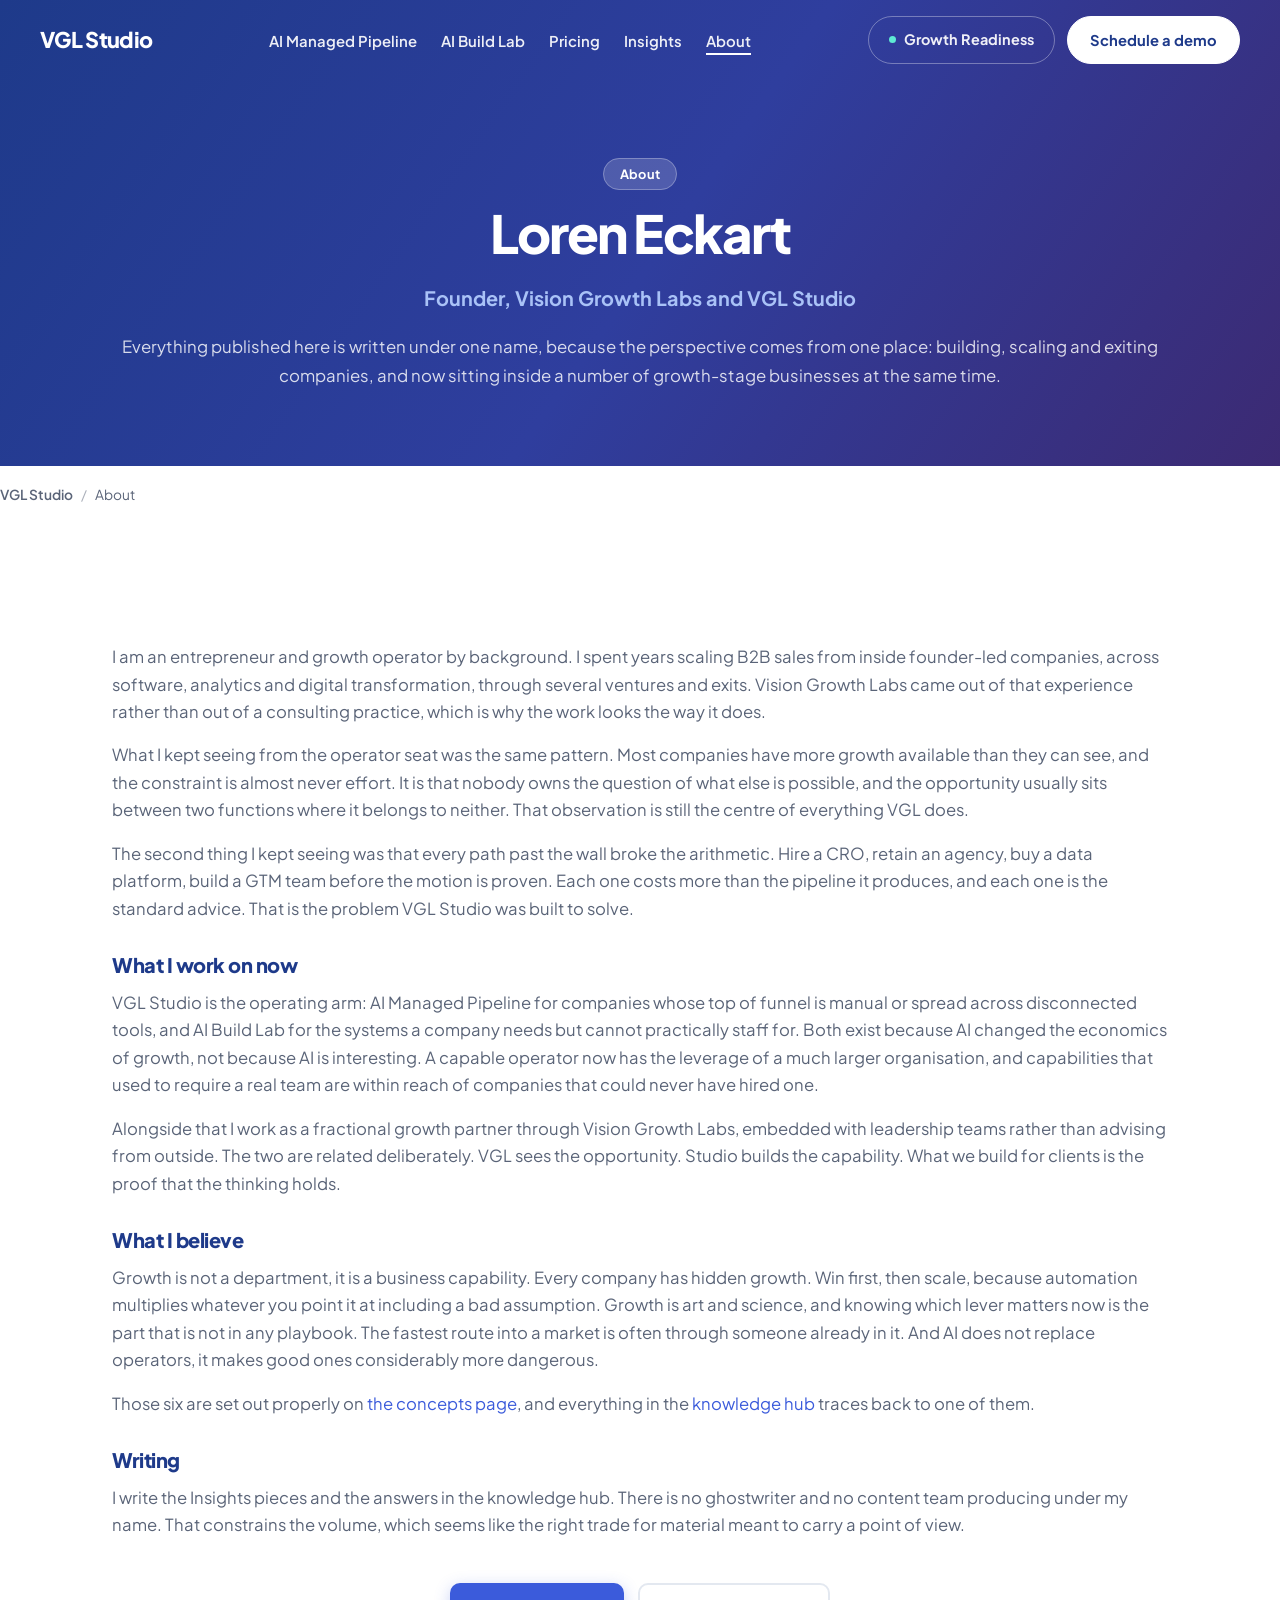
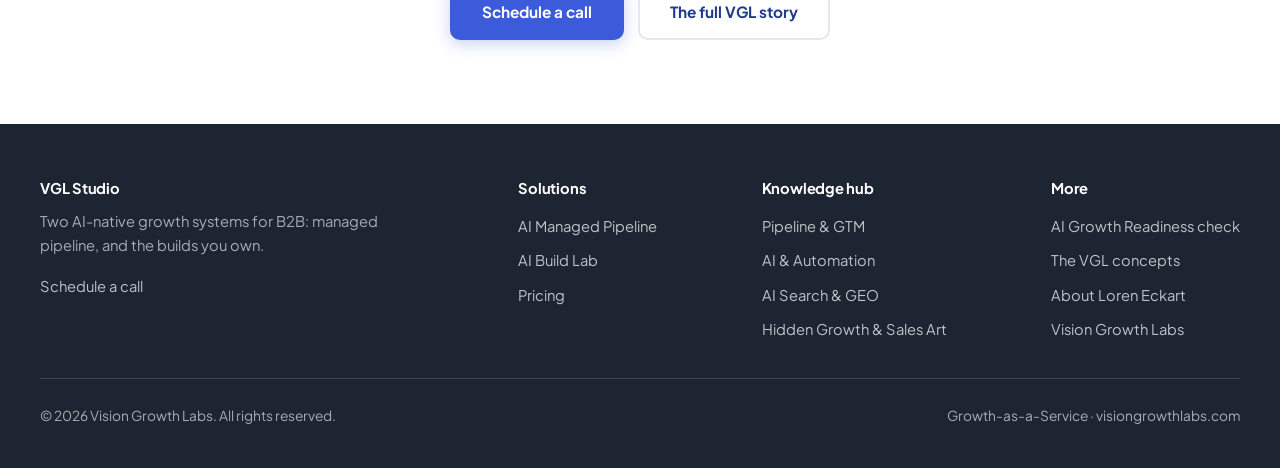
==== commit 6207e5ba: "Add files via upload" ====
--- a/about.html
+++ b/about.html
@@ -89,20 +89,17 @@
     <button class="navtoggle" id="navtoggle" aria-label="Open menu" aria-expanded="false"><span></span><span></span><span></span></button>
     <nav aria-label="Primary" id="primarynav">
       <ul>
-        <li class="hasmenu">
-          <a href="/ai-managed-pipeline">Solutions</a>
-          <div class="menu">
-            <a href="/ai-managed-pipeline">AI Managed Pipeline<span class="ms">Qualified conversations, managed end to end</span></a>
-            <a href="/ai-build-lab">AI Build Lab<span class="ms">The systems you can't practically staff for</span></a>
-            <a href="/pricing">Pricing &amp; terms<span class="ms">What each engagement costs</span></a>
-          </div>
-        </li>
-        <li><a href="/readiness">Readiness check</a></li>
+        <li><a href="/ai-managed-pipeline">AI Managed Pipeline</a></li>
+        <li><a href="/ai-build-lab">AI Build Lab</a></li>
+        <li><a href="/pricing">Pricing</a></li>
         <li><a href="/insights">Insights</a></li>
-        <li><a href="/about">About</a></li>
+        <li><a class="here" href="/about">About</a></li>
       </ul>
     </nav>
-    <a class="nav-cta" href="https://meetings.hubspot.com/leckart2">Get in touch &rarr;</a>
+    <div class="navactions">
+      <a class="nav-diag" href="/readiness"><span class="dot"></span>Growth Readiness</a>
+      <a class="nav-cta" href="https://meetings.hubspot.com/leckart2">Schedule a demo</a>
+    </div>
   </div>
 </header>
 <main id="main">
--- a/styles.css
+++ b/styles.css
@@ -13,7 +13,7 @@
   --rule:#E3E8F0;
   --mist:#F5F7FB;
   --paper:#FFFFFF;
-  --wrap:1180px;
+  --wrap:1400px;
   --shadow:0 4px 22px rgba(30,58,138,0.08);
   --shadow-lg:0 10px 40px rgba(30,58,138,0.12);
 }
@@ -51,10 +51,10 @@
 a:hover{text-decoration:underline}
 :focus-visible{outline:3px solid var(--blue);outline-offset:3px;border-radius:2px}
 
-.wrap{max-width:var(--wrap);margin:0 auto;padding:0 28px}
+.wrap{max-width:var(--wrap);margin:0 auto;padding:0 40px}
 .band{padding:84px 0}
 .band-tight{padding:56px 0}
-.lead{font-size:1.14rem;color:var(--slate);margin-top:20px;max-width:72ch}
+.lead{font-size:1.16rem;color:var(--slate);margin-top:20px;max-width:84ch}
 .eyebrow{font-family:'Plus Jakarta Sans',sans-serif;font-size:0.84rem;font-weight:700;color:var(--blue);letter-spacing:0.02em;margin-bottom:12px}
 
 .skip{position:absolute;left:-9999px;top:0;background:var(--ink);color:#fff;padding:12px 18px;z-index:200}
@@ -66,24 +66,27 @@
 .nav{display:flex;align-items:center;justify-content:space-between;gap:24px;height:80px}
 .brand{font-family:'Plus Jakarta Sans',sans-serif;font-weight:800;font-size:1.35rem;color:#fff;letter-spacing:-0.03em;transition:color .3s}
 header.scrolled .brand{color:var(--ink)}
-.nav ul{display:flex;gap:30px;list-style:none;align-items:center}
-.nav ul a{color:rgba(255,255,255,0.92);font-size:0.95rem;font-weight:600;transition:color .3s}
-.nav ul a:hover{color:#fff;text-decoration:none}
+.nav ul{display:flex;gap:24px;list-style:none;align-items:center}
+.nav ul a{color:rgba(255,255,255,0.92);font-size:0.93rem;font-weight:600;white-space:nowrap;transition:color .3s;padding-bottom:3px;border-bottom:2px solid transparent}
+.nav ul a:hover{color:#fff;text-decoration:none;border-bottom-color:rgba(255,255,255,0.5)}
+.nav ul a.here{border-bottom-color:#fff}
+header.scrolled .nav ul a.here{border-bottom-color:var(--blue);color:var(--blue)}
 header.scrolled .nav ul a{color:var(--ink)}
 header.scrolled .nav ul a:hover{color:var(--blue)}
 
-/* dropdown */
-.hasmenu{position:relative}
-.hasmenu > a::after{content:"";display:inline-block;margin-left:6px;border-left:4px solid transparent;border-right:4px solid transparent;border-top:5px solid currentColor;vertical-align:middle}
-.menu{position:absolute;top:calc(100% + 14px);left:-18px;min-width:238px;background:var(--paper);border:1px solid var(--rule);border-radius:14px;box-shadow:var(--shadow-lg);padding:8px;opacity:0;visibility:hidden;transform:translateY(-6px);transition:opacity .2s,transform .2s,visibility .2s}
-.hasmenu:hover .menu,.hasmenu:focus-within .menu{opacity:1;visibility:visible;transform:translateY(0)}
-.menu a{display:block;padding:11px 14px;border-radius:9px;color:var(--ink) !important;font-size:0.93rem;font-weight:600}
-.menu a:hover{background:var(--tint-soft);color:var(--blue) !important;text-decoration:none}
-.menu .ms{display:block;font-weight:400;font-size:0.82rem;color:var(--slate);margin-top:2px}
+.navactions{display:flex;align-items:center;gap:12px}
+.nav-diag{display:inline-flex;align-items:center;gap:8px;border:1.5px solid rgba(255,255,255,0.34);color:rgba(255,255,255,0.92);border-radius:50px;padding:11px 20px;font-weight:700;font-size:0.9rem;white-space:nowrap;transition:all .3s}
+.nav-diag .dot{width:7px;height:7px;border-radius:50%;background:#5EEAD4;flex:none}
+.nav-diag:hover{border-color:#fff;color:#fff;background:rgba(255,255,255,0.1);text-decoration:none}
+.nav-diag.here-pill{border-color:#fff;background:rgba(255,255,255,0.16)}
+header.scrolled .nav-diag.here-pill{border-color:var(--blue);background:var(--tint-soft);color:var(--blue)}
+header.scrolled .nav-diag,header.navopen .nav-diag{border-color:var(--rule);color:var(--navy)}
+header.scrolled .nav-diag:hover,header.navopen .nav-diag:hover{background:var(--tint-soft);border-color:var(--blue);color:var(--blue)}
+header.scrolled .nav-diag .dot,header.navopen .nav-diag .dot{background:var(--teal)}
 
 /* nav cta adapts to band */
-.nav-cta{border:1.5px solid rgba(255,255,255,0.6);color:#fff;background:transparent;border-radius:50px;padding:11px 22px;font-weight:700;font-size:0.92rem;transition:all .3s}
-.nav-cta:hover{background:#fff;color:var(--navy);text-decoration:none}
+.nav-cta{background:#fff;border:1.5px solid #fff;color:var(--navy);border-radius:50px;padding:11px 22px;font-weight:700;font-size:0.92rem;white-space:nowrap;transition:all .3s}
+.nav-cta:hover{background:var(--tint);border-color:var(--tint);color:var(--navy);text-decoration:none}
 header.scrolled .nav-cta{background:var(--blue);border-color:var(--blue);color:#fff}
 header.scrolled .nav-cta:hover{background:var(--navy);border-color:var(--navy)}
 
@@ -101,20 +104,20 @@
 .btns{display:flex;gap:14px;flex-wrap:wrap;margin-top:34px}
 
 /* ---------- hero ---------- */
-.hero{position:relative;padding:172px 0 104px;text-align:center;color:#fff;overflow:hidden;
+.hero{position:relative;padding:186px 0 128px;text-align:center;color:#fff;overflow:hidden;
   background:#16214F url('/images/hero.jpg') center center/cover no-repeat}
 .hero::before{content:"";position:absolute;inset:0;
   background:linear-gradient(180deg,rgba(14,22,62,0.80) 0%,rgba(18,26,72,0.72) 45%,rgba(30,26,78,0.86) 100%)}
-.hero .wrap{position:relative;z-index:2;max-width:1340px}
+.hero .wrap{position:relative;z-index:2;max-width:1560px}
 
 .hero-eyebrow{display:flex;align-items:center;justify-content:center;gap:18px;margin-bottom:26px}
 .hero-eyebrow span{font-size:0.8rem;font-weight:700;letter-spacing:0.34em;color:rgba(255,255,255,0.72);text-transform:uppercase}
 .hero-eyebrow::before,.hero-eyebrow::after{content:"";width:64px;height:1px;background:rgba(255,255,255,0.34)}
 
-.hero h1{max-width:1180px;margin:0 auto;color:#fff;font-size:clamp(2rem,4.1vw,3.5rem);line-height:1.12;text-shadow:0 2px 28px rgba(8,14,42,0.45)}
+.hero h1{max-width:1320px;margin:0 auto;color:#fff;font-size:clamp(2rem,4.1vw,3.5rem);line-height:1.12;text-shadow:0 2px 28px rgba(8,14,42,0.45)}
 .hero h1 br{display:inline}
 .hero .sub{font-size:clamp(1.05rem,1.55vw,1.35rem);font-weight:700;color:#A9C2F7;margin:22px auto 0;max-width:none;line-height:1.45;letter-spacing:-0.015em;text-shadow:0 1px 16px rgba(8,14,42,0.4)}
-.hero p{margin:22px auto 0;font-size:1.02rem;line-height:1.75;color:rgba(255,255,255,0.84);max-width:90ch;text-shadow:0 1px 14px rgba(8,14,42,0.45)}
+.hero p{margin:26px auto 0;font-size:clamp(1.1rem,1.35vw,1.28rem);line-height:1.7;color:rgba(255,255,255,0.88);max-width:72ch;text-shadow:0 1px 14px rgba(8,14,42,0.45)}
 
 .chips{display:flex;gap:14px;justify-content:center;flex-wrap:wrap;margin-top:32px}
 .chip{display:inline-flex;align-items:center;gap:9px;background:rgba(255,255,255,0.13);border:1px solid rgba(255,255,255,0.28);border-radius:50px;padding:10px 20px;color:#fff;font-size:0.93rem;font-weight:700;transition:background .2s,transform .2s}
@@ -123,7 +126,7 @@
 
 .hero .btns{justify-content:center;margin-top:34px}
 .hero .btn{border-radius:50px;padding:16px 34px}
-.hero-foot{margin-top:56px;font-size:0.74rem;font-weight:700;letter-spacing:0.3em;color:rgba(255,255,255,0.5);text-transform:uppercase}
+.hero-foot{margin-top:64px;font-size:0.74rem;font-weight:700;letter-spacing:0.3em;color:rgba(255,255,255,0.5);text-transform:uppercase}
 
 /* ---------- the two-solution split ---------- */
 .splitwrap{padding:78px 0 0}
@@ -301,6 +304,14 @@
   .layers{grid-template-columns:1fr}
   .layer{border-right:none;border-bottom:1px solid var(--rule)}
   .layer:last-child{border-bottom:none}
+}
+@media (max-width:900px){
+  .wrap{padding:0 24px}
+}
+@media (max-width:560px){
+  .nav-diag span.dot{display:none}
+  .nav-diag{padding:9px 12px;font-size:0.8rem}
+  .nav-cta{padding:9px 13px;font-size:0.8rem}
 }
 @media (max-width:720px){
   body{font-size:16px}
@@ -330,9 +341,9 @@
 .phero{position:relative;padding:158px 0 76px;text-align:center;color:#fff;
   background:linear-gradient(125deg,#1E3A8A 0%,#2F3E9E 52%,#3C2A73 100%)}
 .phero-plum{background:linear-gradient(125deg,#3C2A73 0%,#453099 52%,#1E3A8A 100%)}
-.phero h1{color:#fff;max-width:20ch;margin:18px auto 0;font-size:clamp(2rem,3.9vw,3.2rem)}
-.phero .sub{font-size:clamp(1.04rem,1.5vw,1.3rem);font-weight:700;color:#A9C2F7;margin:20px auto 0;max-width:56ch;line-height:1.45}
-.phero p.deck{margin:20px auto 0;font-size:1.03rem;line-height:1.72;color:rgba(255,255,255,0.82);max-width:82ch}
+.phero h1{color:#fff;max-width:26ch;margin:18px auto 0;font-size:clamp(2.1rem,4.1vw,3.5rem)}
+.phero .sub{font-size:clamp(1.06rem,1.55vw,1.38rem);font-weight:700;color:#A9C2F7;margin:20px auto 0;max-width:68ch;line-height:1.45}
+.phero p.deck{margin:20px auto 0;font-size:1.05rem;line-height:1.72;color:rgba(255,255,255,0.82);max-width:94ch}
 .phero .btns{justify-content:center;margin-top:34px}
 .phero .btn{border-radius:50px;padding:15px 32px}
 .phero .pill{background:rgba(255,255,255,0.16);border:1px solid rgba(255,255,255,0.28)}
@@ -349,7 +360,7 @@
 .faqitem{border-bottom:1px solid var(--rule);padding:26px 30px}
 .faqitem:last-child{border-bottom:none}
 .faq-q-h{margin:0 0 10px;font-size:1.12rem;font-weight:800;color:var(--navy);letter-spacing:-0.025em}
-.faq-a{color:var(--slate);font-size:0.99rem;max-width:82ch}
+.faq-a{color:var(--slate);font-size:1.01rem;max-width:92ch}
 .faq-more{margin-top:14px;background:none;border:none;padding:0;color:var(--blue);font-family:inherit;font-size:0.92rem;font-weight:700;cursor:pointer}
 .faq-more:hover{text-decoration:underline}
 .faq-depth{display:none;margin-top:14px;padding-top:16px;border-top:1px dashed var(--rule)}
@@ -465,6 +476,9 @@
 .reccard p{color:rgba(255,255,255,0.9);max-width:none}
 .reccard p + p{margin-top:12px}
 .reccard .btns{margin-top:24px}
+@media (max-width:900px){
+  .wrap{padding:0 24px}
+}
 @media (max-width:720px){
   .diagcard{padding:26px 22px}
   .qtext{font-size:1.18rem}
@@ -476,7 +490,7 @@
 
 /* ---------- knowledge hub ---------- */
 .phero-hub{background:linear-gradient(125deg,#17306F 0%,#26398F 55%,#3C2A73 100%)}
-.hubintro{max-width:76ch;margin:34px auto 0}
+.hubintro{max-width:88ch;margin:34px auto 0}
 .hubintro p{color:var(--slate);font-size:1.04rem;max-width:none}
 .hubintro p + p{margin-top:16px}
 
@@ -510,7 +524,7 @@
 .navtoggle.on span:nth-child(2){opacity:0}
 .navtoggle.on span:nth-child(3){transform:translateY(-7px) rotate(-45deg)}
 
-@media (max-width:900px){
+@media (max-width:1080px){
   .navtoggle{display:flex;order:3}
   .nav{flex-wrap:wrap}
   #primarynav{display:none;order:4;width:100%;padding:8px 0 18px}
@@ -520,12 +534,11 @@
   header.navopen .navtoggle span{background:var(--ink)}
   #primarynav ul{flex-direction:column;align-items:stretch;gap:0}
   #primarynav ul li{border-top:1px solid var(--rule)}
-  #primarynav ul a{display:block;padding:14px 2px;color:var(--ink)}
+  #primarynav ul a{display:block;padding:14px 2px;color:var(--ink);border-bottom:none}
   header.navopen #primarynav ul a{color:var(--ink)}
-  .hasmenu > a::after{display:none}
-  .menu{position:static;opacity:1;visibility:visible;transform:none;box-shadow:none;border:none;padding:0 0 10px 12px;min-width:0}
-  .menu a{padding:9px 10px}
-  .nav-cta{order:2}
+  .navactions{order:2;gap:8px}
+  .nav-cta{padding:9px 16px;font-size:0.85rem}
+  .nav-diag{padding:9px 14px;font-size:0.85rem}
   .hubgrid{grid-template-columns:1fr 1fr}
 }
 @media (max-width:640px){ .hubgrid{grid-template-columns:1fr} }
